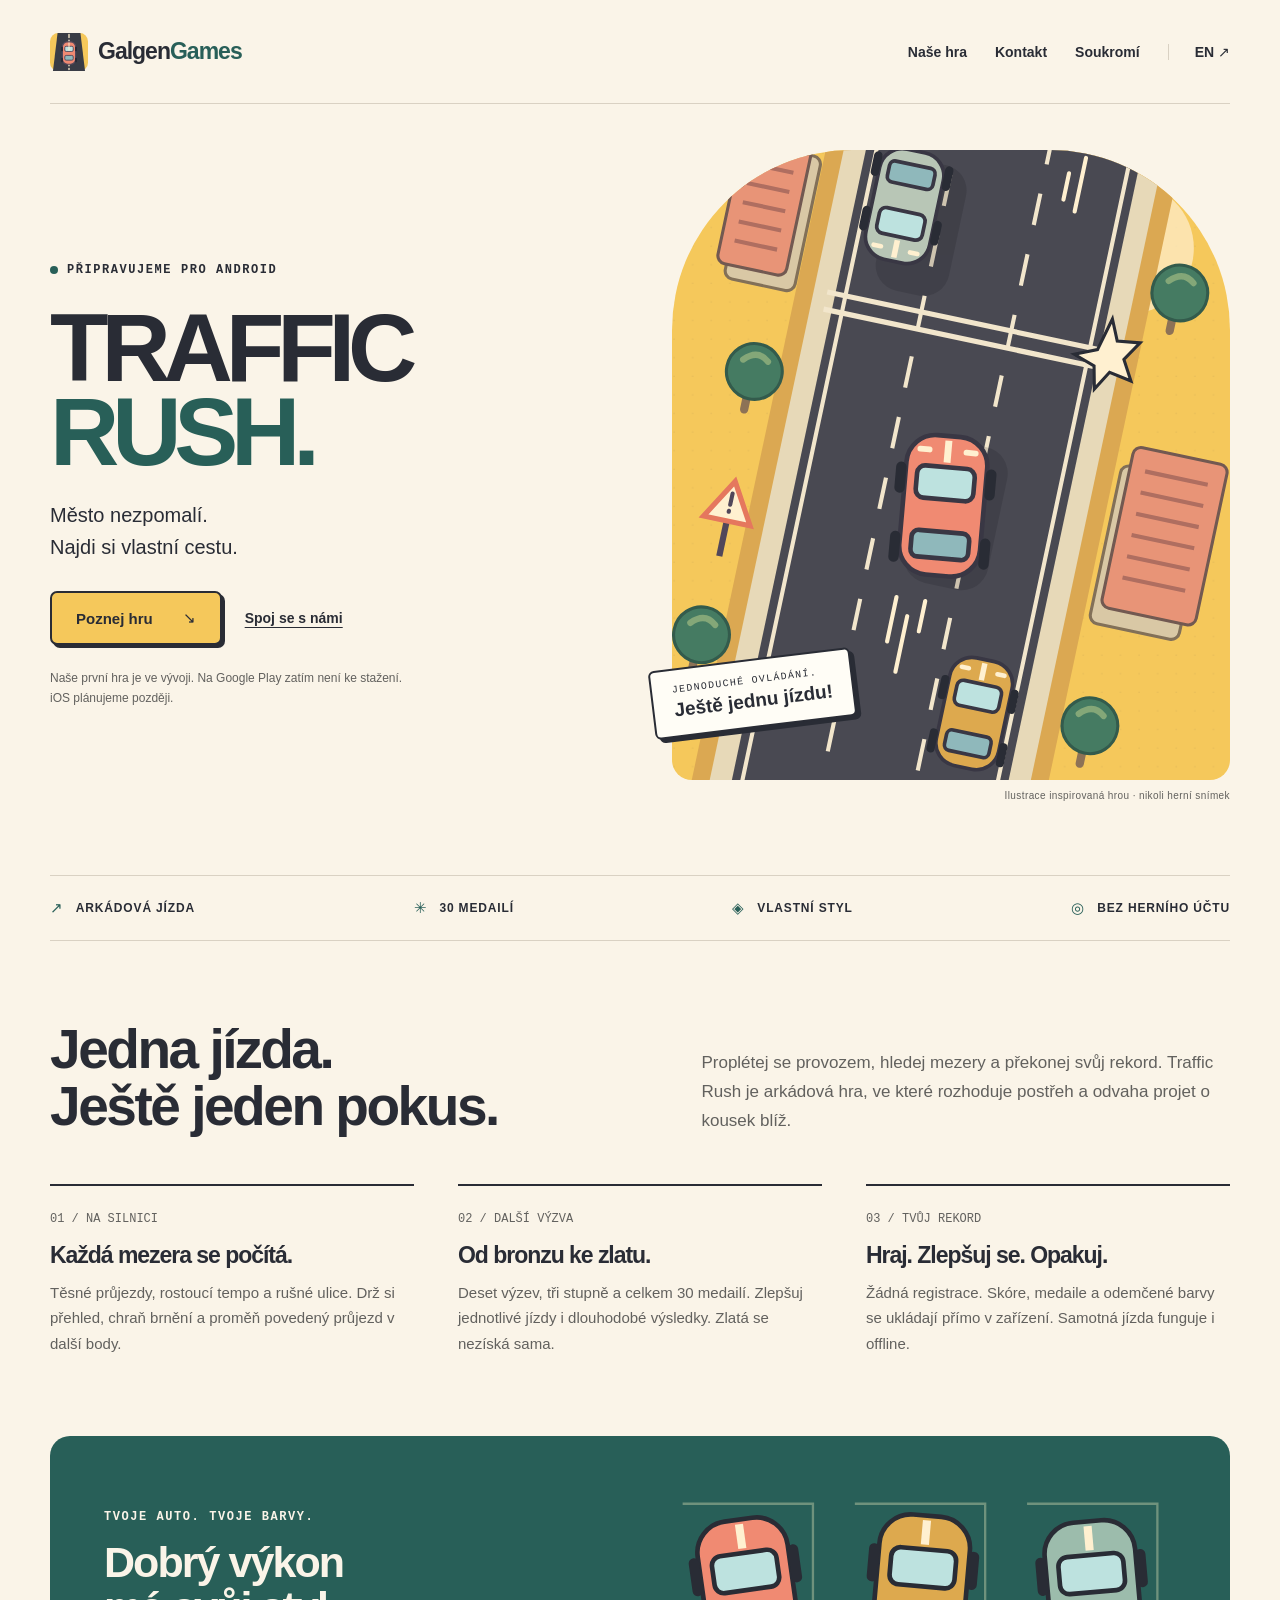
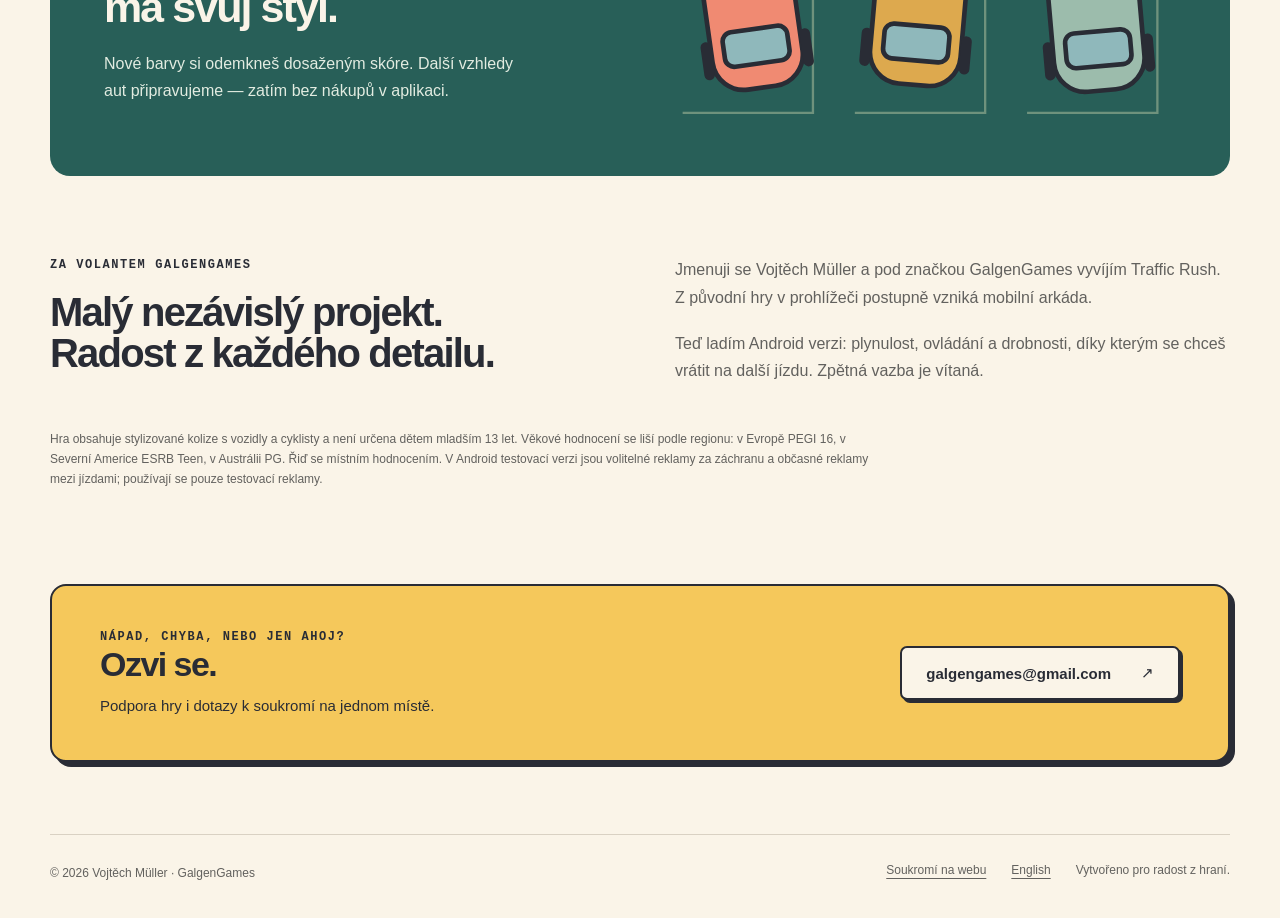
==== index.html @ c5737951 "Publish GalgenGames website with Czech and English pages" ====
<!doctype html>
<html lang="cs">
<head>
  <meta charset="utf-8"><meta name="viewport" content="width=device-width,initial-scale=1">
  <title>GalgenGames — Traffic Rush</title>
  <meta name="description" content="Traffic Rush od GalgenGames. Svižná arkádová jízda městem, těsné průjezdy a 30 medailí. Připravujeme pro Android.">
  <meta name="robots" content="index,follow"><meta name="theme-color" content="#faf4e8">
  <link rel="icon" href="assets/icon.svg" type="image/svg+xml"><link rel="stylesheet" href="assets/site.css">
  <link rel="alternate" hreflang="en" href="en/"><link rel="alternate" hreflang="cs" href="./">
</head>
<body>
  <a class="skip" href="#main">Přejít na obsah</a>
  <header class="site-header wrap">
    <a class="brand" href="./" aria-label="GalgenGames — úvod"><img src="assets/icon.svg" width="38" height="38" alt=""><span>Galgen<span>Games</span></span></a>
    <nav class="nav" aria-label="Hlavní navigace"><a class="desktop-link" href="#hra">Naše hra</a><a href="#kontakt">Kontakt</a><a class="desktop-link" href="privacy/">Soukromí</a><a class="language" href="en/" lang="en" hreflang="en" aria-label="English version">EN ↗</a></nav>
  </header>
  <main id="main">
    <section class="hero wrap" aria-labelledby="game-title">
      <div class="hero-copy">
        <div class="eyebrow status">Připravujeme pro Android</div>
        <h1 id="game-title">TRAFFIC<span>RUSH.</span></h1>
        <p class="lead">Město nezpomalí.<br>Najdi si vlastní cestu.</p>
        <div class="hero-actions"><a class="button" href="#hra">Poznej hru <span aria-hidden="true">↘</span></a><a class="text-link" href="#kontakt">Spoj se s námi</a></div>
        <p class="release-note">Naše první hra je ve vývoji. Na Google Play zatím není ke stažení. iOS plánujeme později.</p>
      </div>
      <figure class="hero-visual"><img src="assets/road.svg" width="540" height="610" alt="Ilustrace korálového auta, které projíždí mezi auty na městské silnici."><div class="art-label" aria-hidden="true"><small>JEDNODUCHÉ OVLÁDÁNÍ.</small>Ještě jednu jízdu!</div><figcaption>Ilustrace inspirovaná hrou · nikoli herní snímek</figcaption></figure>
    </section>
    <div class="ticker wrap" aria-label="Vlastnosti hry"><span><i aria-hidden="true">↗</i> Arkádová jízda</span><span><i aria-hidden="true">✳</i> 30 medailí</span><span><i aria-hidden="true">◈</i> Vlastní styl</span><span><i aria-hidden="true">◎</i> Bez herního účtu</span></div>
    <section class="section wrap" id="hra" aria-labelledby="about-game">
      <div class="intro"><h2 id="about-game">Jedna jízda.<br>Ještě jeden pokus.</h2><p>Proplétej se provozem, hledej mezery a překonej svůj rekord. Traffic Rush je arkádová hra, ve které rozhoduje postřeh a odvaha projet o kousek blíž.</p></div>
      <div class="features">
        <article class="feature"><span class="number">01 / NA SILNICI</span><h3>Každá mezera se počítá.</h3><p>Těsné průjezdy, rostoucí tempo a rušné ulice. Drž si přehled, chraň brnění a proměň povedený průjezd v další body.</p></article>
        <article class="feature"><span class="number">02 / DALŠÍ VÝZVA</span><h3>Od bronzu ke zlatu.</h3><p>Deset výzev, tři stupně a celkem 30 medailí. Zlepšuj jednotlivé jízdy i dlouhodobé výsledky. Zlatá se nezíská sama.</p></article>
        <article class="feature"><span class="number">03 / TVŮJ REKORD</span><h3>Hraj. Zlepšuj se. Opakuj.</h3><p>Žádná registrace. Skóre, medaile a odemčené barvy se ukládají přímo v zařízení. Samotná jízda funguje i offline.</p></article>
      </div>
    </section>
    <section class="garage wrap" aria-labelledby="garage-title"><div><div class="eyebrow">Tvoje auto. Tvoje barvy.</div><h2 id="garage-title">Dobrý výkon<br>má svůj styl.</h2><p>Nové barvy si odemkneš dosaženým skóre. Další vzhledy aut připravujeme — zatím bez nákupů v aplikaci.</p></div><img class="garage-art" src="assets/garage.svg" width="440" height="210" loading="lazy" alt="Tři auta v korálové, zlaté a zelené barvě."></section>
    <section class="section wrap" aria-labelledby="studio-title"><div class="about"><div><div class="eyebrow">Za volantem GalgenGames</div><h2 id="studio-title">Malý nezávislý projekt.<br>Radost z každého detailu.</h2></div><div><p>Jmenuji se Vojtěch Müller a pod značkou GalgenGames vyvíjím Traffic Rush. Z původní hry v prohlížeči postupně vzniká mobilní arkáda.</p><p>Teď ladím Android verzi: plynulost, ovládání a drobnosti, díky kterým se chceš vrátit na další jízdu. Zpětná vazba je vítaná.</p></div></div><p class="rating-note">Hra obsahuje stylizované kolize s vozidly a cyklisty a není určena dětem mladším 13 let. Věkové hodnocení se liší podle regionu: v Evropě PEGI 16, v Severní Americe ESRB Teen, v Austrálii PG. Řiď se místním hodnocením. V Android testovací verzi jsou volitelné reklamy za záchranu a občasné reklamy mezi jízdami; používají se pouze testovací reklamy.</p></section>
    <section class="contact wrap" id="kontakt" aria-labelledby="contact-title"><div><div class="eyebrow">Nápad, chyba, nebo jen ahoj?</div><h2 id="contact-title">Ozvi se.</h2><p>Podpora hry i dotazy k soukromí na jednom místě.</p></div><a class="button" href="mailto:galgengames@gmail.com">galgengames@gmail.com <span aria-hidden="true">↗</span></a></section>
  </main>
  <footer class="site-footer wrap"><p>© 2026 Vojtěch Müller · GalgenGames</p><div class="footer-links"><a href="privacy/">Soukromí na webu</a><a href="en/" lang="en" hreflang="en">English</a><span>Vytvořeno pro radost z hraní.</span></div></footer>
</body>
</html>
---- assets/site.css ----
@charset "UTF-8";
:root{--paper:#faf4e8;--ink:#292c35;--muted:#62615e;--gold:#f5c85b;--coral:#ed886f;--teal:#285f58;--line:#d9d1c3;--white:#fffdf6;color-scheme:light;font-family:"Trebuchet MS",Arial,sans-serif;color:var(--ink);background:var(--paper);font-synthesis:none}
*{box-sizing:border-box}html{scroll-behavior:smooth;scroll-padding-top:24px}body{margin:0}a{color:inherit;text-underline-offset:4px}a:hover{text-decoration-thickness:2px}a:focus-visible,summary:focus-visible{outline:3px solid var(--teal);outline-offset:6px}img{max-width:100%;height:auto;display:block}p{line-height:1.7;margin:0 0 1.2em}h1,h2,h3{margin:0;line-height:1.04;letter-spacing:-.045em}button,a{-webkit-tap-highlight-color:transparent}.wrap{width:min(1180px,calc(100% - 80px));margin-inline:auto}.skip{position:absolute;left:16px;top:-80px;background:var(--ink);color:white;padding:12px;z-index:9}.skip:focus{top:10px}.site-header{min-height:104px;display:flex;align-items:center;justify-content:space-between;gap:28px;border-bottom:1px solid var(--line)}.brand{font-size:23px;font-weight:900;letter-spacing:-1px;display:flex;align-items:center;gap:10px;text-decoration:none;white-space:nowrap}.brand img{width:38px;height:38px}.brand span span{color:var(--teal)}.nav{display:flex;align-items:center;gap:28px;font-size:14px;font-weight:700}.nav a{text-decoration:none}.nav a:hover{text-decoration:underline}.language{border-left:1px solid var(--line);padding-left:26px}.eyebrow{font-family:Consolas,"Courier New",monospace;font-size:12px;font-weight:700;letter-spacing:.13em;line-height:1.6;text-transform:uppercase}.status{display:inline-flex;align-items:center;gap:9px}.status:before{content:"";width:8px;height:8px;border-radius:50%;background:var(--teal)}.hero{display:grid;grid-template-columns:1.05fr 1fr;align-items:center;gap:26px;padding-top:46px;padding-bottom:56px}.hero-copy{padding-block:26px}.hero h1{font-family:"Arial Black","Trebuchet MS",sans-serif;font-size:clamp(70px,7.5vw,108px);font-weight:900;letter-spacing:-.075em;line-height:.87;margin:26px 0}.hero h1 span{display:block;color:var(--teal)}.hero .lead{font-size:20px;line-height:1.6;max-width:435px;margin-bottom:28px}.hero-actions{display:flex;align-items:center;gap:23px;flex-wrap:wrap}.button{display:inline-flex;gap:30px;justify-content:space-between;align-items:center;min-height:54px;padding:15px 24px;border:2px solid var(--ink);background:var(--gold);border-radius:7px;font-size:15px;font-weight:700;text-decoration:none;box-shadow:3px 3px 0 var(--ink);transition:transform .15s,box-shadow .15s}.button:hover{transform:translate(-1px,-1px);box-shadow:4px 4px 0 var(--ink);text-decoration:none}.text-link{font-size:14px;font-weight:700}.release-note{font-size:12px;color:var(--muted);margin-top:23px;margin-bottom:0;max-width:360px}.hero-visual{position:relative;padding:0 0 18px 5px;margin:0}.hero-visual img{width:100%;border-radius:180px 180px 20px 20px}.hero-visual figcaption{text-align:right;font-size:10px;letter-spacing:.04em;color:var(--muted);margin-top:10px}.art-label{position:absolute;left:-16px;bottom:91px;transform:rotate(-7deg);border:2px solid var(--ink);border-radius:6px;padding:14px 20px;background:var(--white);box-shadow:4px 4px 0 var(--ink);font-weight:900;font-size:19px;line-height:1.1}.art-label small{display:block;font:10px Consolas,monospace;letter-spacing:.13em;margin-bottom:5px}.ticker{display:flex;justify-content:space-between;gap:20px;flex-wrap:wrap;border-block:1px solid var(--line);padding:23px 0;font-size:12px;font-weight:700;letter-spacing:.07em;text-transform:uppercase}.ticker span{display:flex;align-items:center;gap:12px}.ticker i{font-size:15px;color:var(--teal);font-style:normal}.section{padding-block:80px}.intro{display:grid;grid-template-columns:1.1fr 1fr;gap:70px;align-items:end;margin-bottom:48px}.intro h2{font-size:clamp(36px,4.3vw,56px)}.intro p{color:var(--muted);margin:0;font-size:17px}.features{display:grid;grid-template-columns:repeat(3,1fr);gap:44px}.feature{border-top:2px solid var(--ink);padding-top:22px}.feature .number{font-family:Consolas,monospace;font-size:12px;color:var(--muted)}.feature h3{font-size:23px;margin:18px 0 12px}.feature p{font-size:15px;color:var(--muted);margin:0}.garage{border-radius:20px;background:var(--teal);color:var(--paper);padding:48px 54px;display:grid;grid-template-columns:1fr 1fr;align-items:center;gap:48px}.garage h2{font-size:43px;margin:13px 0 20px}.garage p{font-size:16px;max-width:410px;margin:0;color:#e2ece1}.garage-art{width:100%}.about{display:grid;grid-template-columns:1fr 1fr;gap:70px}.about h2{font-size:40px;margin-top:16px}.about p{color:var(--muted)}.contact{background:var(--gold);border:2px solid var(--ink);border-radius:16px;padding:42px 48px;display:flex;justify-content:space-between;align-items:center;gap:30px;box-shadow:5px 5px 0 var(--ink);margin-bottom:72px}.contact h2{font-size:34px;margin-bottom:10px}.contact p{margin:0;font-size:15px}.contact .button{background:var(--paper);white-space:nowrap}.site-footer{border-top:1px solid var(--line);padding-block:28px 34px;display:flex;justify-content:space-between;gap:25px;align-items:start;font-size:12px;color:var(--muted)}.site-footer p{margin:0}.footer-links{display:flex;gap:25px;flex-wrap:wrap}.rating-note{font-size:12px;line-height:1.7;color:var(--muted);margin-top:25px;max-width:830px}.draft-banner{background:#fce6be;border-left:4px solid #a16d00;padding:17px 21px;border-radius:0 7px 7px 0;font-size:14px;line-height:1.65;margin:28px 0}.draft-banner strong{display:block}.policy-head{padding-top:55px;max-width:860px}.policy-head h1{font-size:clamp(36px,5vw,60px);line-height:1.08;margin:20px 0}.policy-head .meta{color:var(--muted);font-size:13px}.policy-layout{display:grid;grid-template-columns:215px minmax(0,760px);gap:65px;padding:22px 0 70px}.policy-nav{align-self:start;position:sticky;top:24px;font-size:13px;line-height:1.55}.policy-nav p{font-weight:700;margin-bottom:14px}.policy-nav a{display:block;margin:0 0 12px;color:var(--muted);text-decoration:none}.policy-nav a:hover{color:var(--ink);text-decoration:underline}.policy-content section{margin-bottom:36px;scroll-margin-top:24px}.policy-content h2{font-size:25px;line-height:1.2;margin-bottom:16px;letter-spacing:-.025em}.policy-content p,.policy-content li{font-size:15px;line-height:1.85}.policy-content ul{padding-left:22px}.policy-content li{margin-bottom:9px}.policy-content a{color:var(--teal);overflow-wrap:anywhere}.policy-content code{font-size:13px;overflow-wrap:anywhere}.policy-content .summary{background:#eee9da;padding:24px 28px;border-radius:12px;margin-bottom:35px}.summary p:last-child{margin-bottom:0}.policy-content .review-note{border-left:3px solid var(--coral);padding-left:17px;color:var(--muted);font-size:14px}.contact-details{font-style:normal;font-size:15px;line-height:1.85}.not-found{padding-block:90px;max-width:700px}.not-found h1{font-size:64px;margin:20px 0}.not-found p{font-size:19px;margin-bottom:32px}
@media(min-width:1450px){.hero{gap:60px}.hero h1{font-size:112px}}
@media(max-width:900px){.wrap{width:calc(100% - 48px)}.nav{gap:18px}.hero{gap:24px}.hero h1{font-size:76px}.hero .lead{font-size:18px}.art-label{font-size:15px;padding:12px}.intro,.about{gap:36px}.features{gap:25px}.garage{gap:25px;padding:36px}.garage h2{font-size:35px}.contact{padding:30px;align-items:start;flex-direction:column}.policy-layout{grid-template-columns:175px minmax(0,1fr);gap:30px}}
@media(max-width:650px){.wrap{width:calc(100% - 40px)}.site-header{min-height:86px;gap:15px;flex-wrap:wrap;padding-block:19px}.brand{font-size:21px}.brand img{width:32px;height:32px}.nav{font-size:12px;gap:14px}.nav .desktop-link{display:none}.language{padding-left:14px}.hero{grid-template-columns:1fr;padding-top:24px;gap:28px;padding-bottom:35px}.hero-copy{padding:12px 0 0}.hero h1{font-size:clamp(72px,18vw,100px);margin:22px 0}.hero .lead{font-size:18px;max-width:430px}.hero-visual{width:min(430px,100%);justify-self:center;padding-left:8px}.hero-visual img{border-radius:150px 150px 18px 18px}.art-label{left:0;bottom:72px;font-size:18px}.hero-actions{gap:20px}.ticker{display:grid;grid-template-columns:1fr 1fr;gap:17px;font-size:10px;padding-block:22px}.ticker span{gap:7px}.section{padding-block:52px}.intro,.about{grid-template-columns:1fr;gap:24px}.intro{margin-bottom:32px}.intro h2,.about h2{font-size:38px}.intro p{font-size:16px}.features{grid-template-columns:1fr;gap:30px}.feature{padding-top:15px}.feature h3{margin-top:12px}.garage{grid-template-columns:1fr;padding:30px 25px;gap:30px}.garage h2{font-size:37px}.garage-art{max-width:380px;justify-self:center}.contact{padding:28px 24px;margin-bottom:48px;gap:25px}.contact h2{font-size:30px}.contact .button{font-size:13px;gap:16px;white-space:normal;overflow-wrap:anywhere}.site-footer{flex-direction:column;gap:15px}.policy-head{padding-top:32px}.policy-head h1{font-size:39px}.policy-layout{grid-template-columns:1fr;gap:26px;padding-top:5px}.policy-nav{position:static;display:flex;flex-wrap:wrap;gap:9px 19px;border-bottom:1px solid var(--line);padding-bottom:17px}.policy-nav p{width:100%;margin:0}.policy-nav a{margin:0}.policy-content .summary{padding:20px}.policy-content h2{font-size:23px}.policy-content p,.policy-content li{font-size:15px}.not-found h1{font-size:50px}}
@media(prefers-reduced-motion:reduce){html{scroll-behavior:auto}.button{transition:none}}
@media(max-width:650px){.hero{grid-template-columns:minmax(0,1fr)}.hero h1{font-size:clamp(60px,18vw,100px)}}
@media(max-width:380px){.contact .button{font-size:12px;padding:14px 12px;gap:8px;letter-spacing:-.03em}}
@media print{.site-header,.policy-nav,.site-footer,.skip{display:none}.wrap{width:100%}.policy-layout{display:block}.policy-head{padding-top:0}a{color:inherit}.policy-content section{break-inside:avoid}}
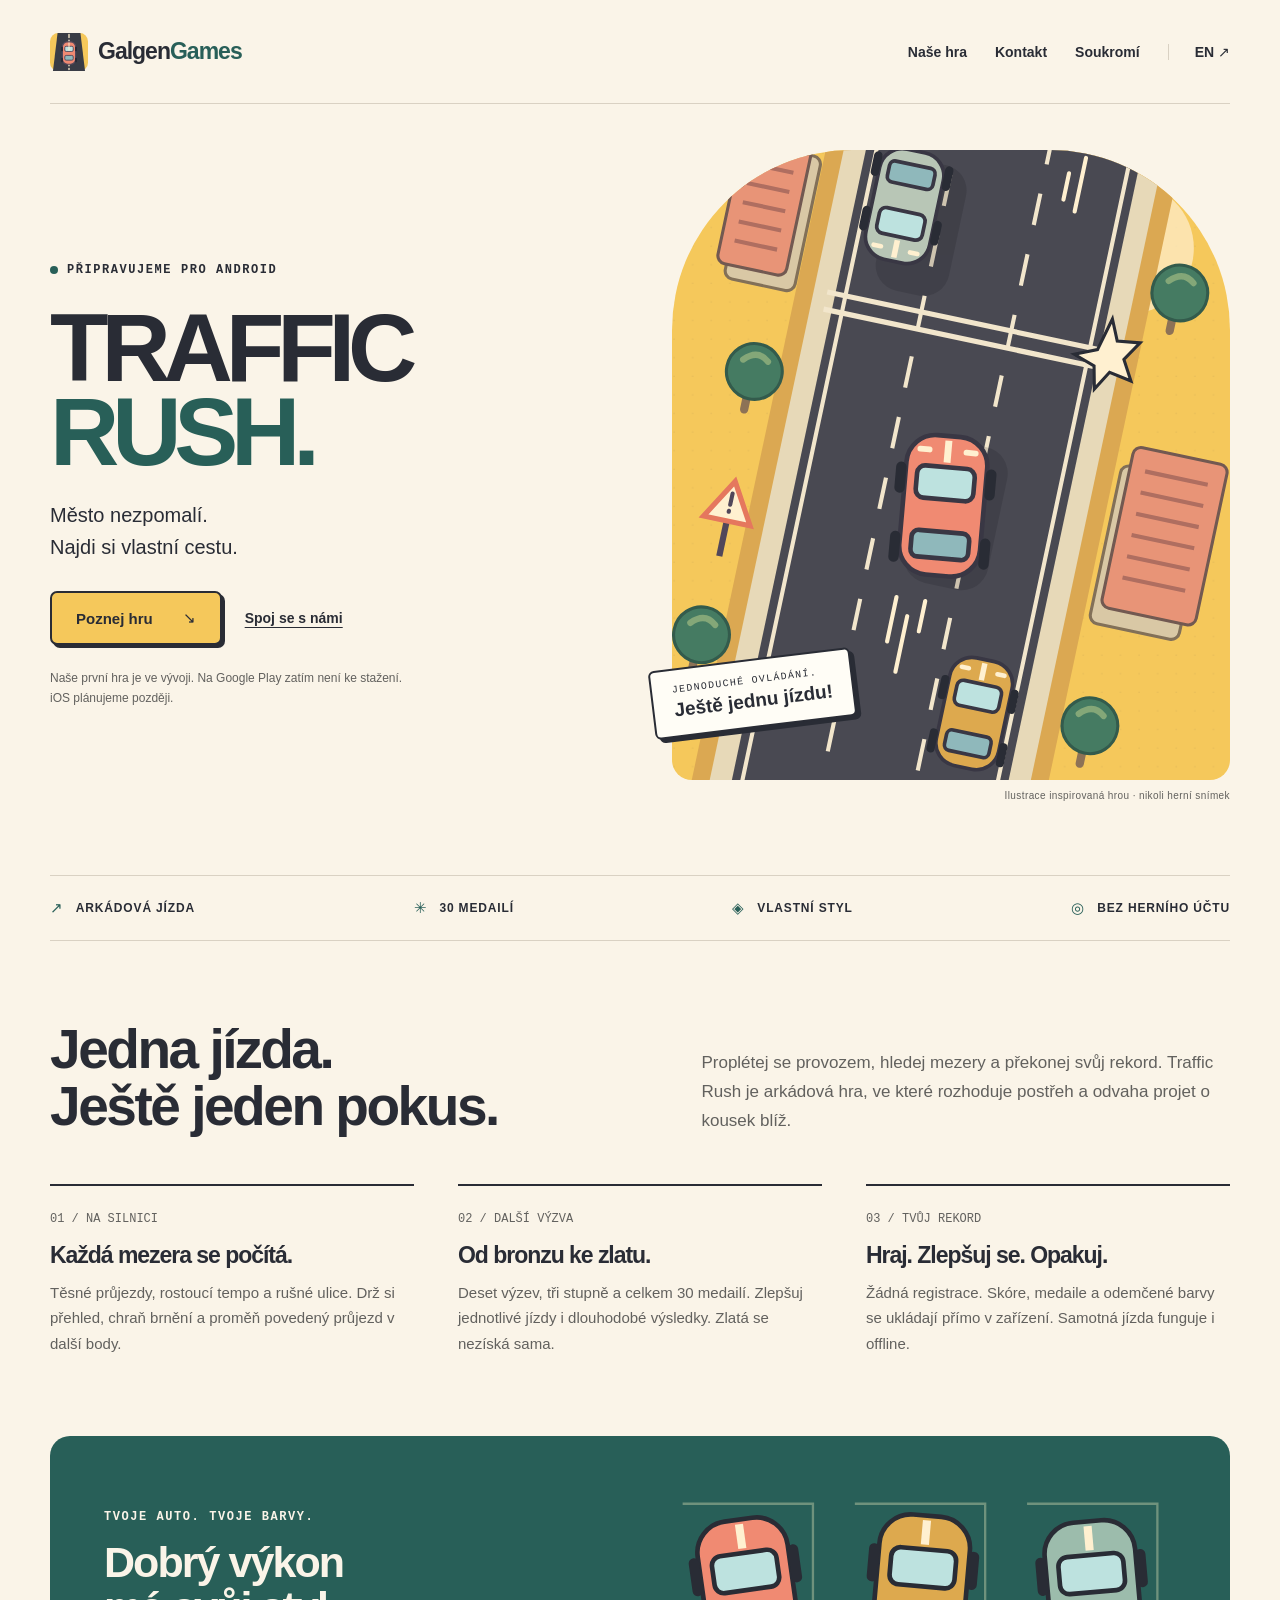
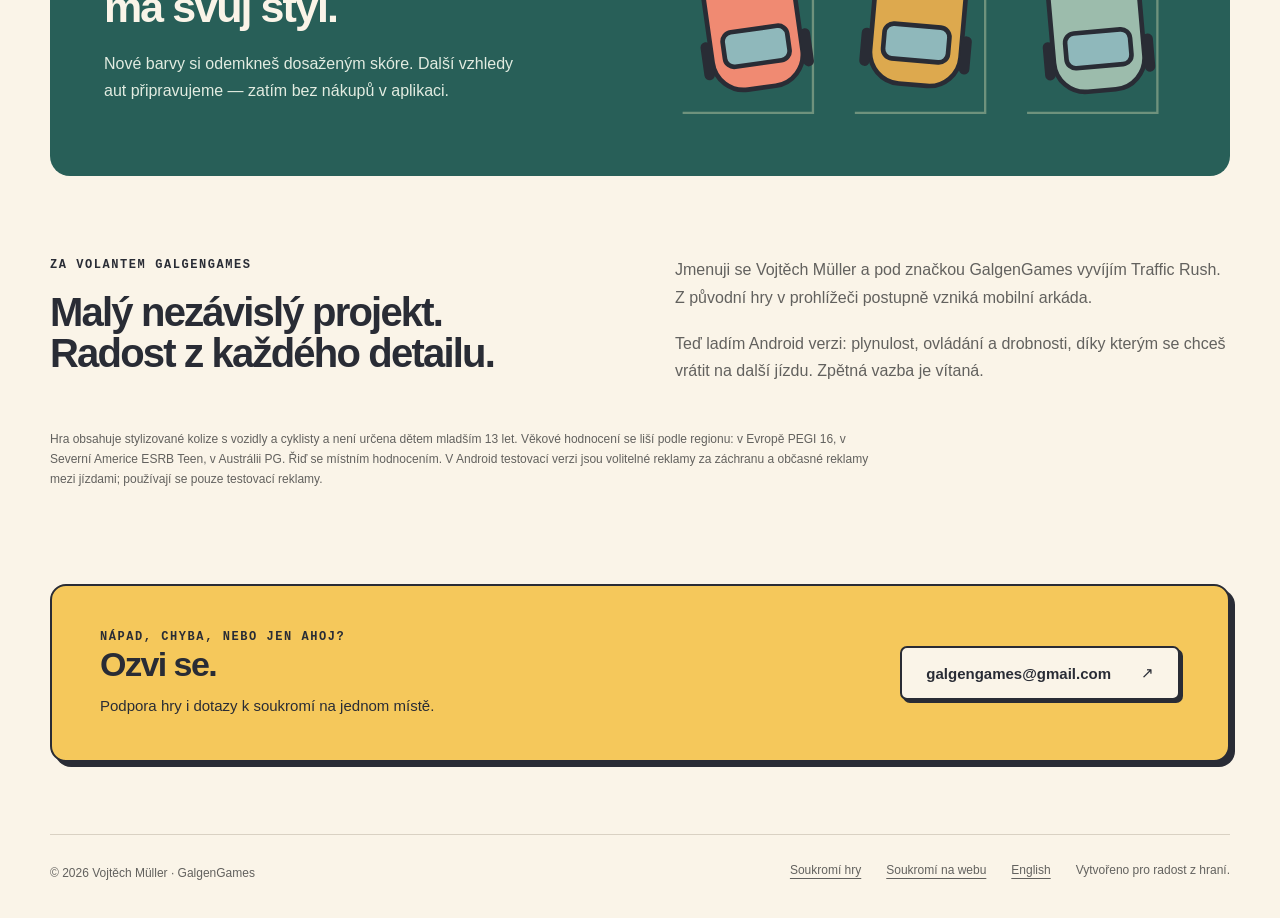
==== commit 0f5f588d: "Publish approved Traffic Rush app privacy policies" ====
--- a/index.html
+++ b/index.html
@@ -38,6 +38,6 @@
     <section class="section wrap" aria-labelledby="studio-title"><div class="about"><div><div class="eyebrow">Za volantem GalgenGames</div><h2 id="studio-title">Malý nezávislý projekt.<br>Radost z každého detailu.</h2></div><div><p>Jmenuji se Vojtěch Müller a pod značkou GalgenGames vyvíjím Traffic Rush. Z původní hry v prohlížeči postupně vzniká mobilní arkáda.</p><p>Teď ladím Android verzi: plynulost, ovládání a drobnosti, díky kterým se chceš vrátit na další jízdu. Zpětná vazba je vítaná.</p></div></div><p class="rating-note">Hra obsahuje stylizované kolize s vozidly a cyklisty a není určena dětem mladším 13 let. Věkové hodnocení se liší podle regionu: v Evropě PEGI 16, v Severní Americe ESRB Teen, v Austrálii PG. Řiď se místním hodnocením. V Android testovací verzi jsou volitelné reklamy za záchranu a občasné reklamy mezi jízdami; používají se pouze testovací reklamy.</p></section>
     <section class="contact wrap" id="kontakt" aria-labelledby="contact-title"><div><div class="eyebrow">Nápad, chyba, nebo jen ahoj?</div><h2 id="contact-title">Ozvi se.</h2><p>Podpora hry i dotazy k soukromí na jednom místě.</p></div><a class="button" href="mailto:galgengames@gmail.com">galgengames@gmail.com <span aria-hidden="true">↗</span></a></section>
   </main>
-  <footer class="site-footer wrap"><p>© 2026 Vojtěch Müller · GalgenGames</p><div class="footer-links"><a href="privacy/">Soukromí na webu</a><a href="en/" lang="en" hreflang="en">English</a><span>Vytvořeno pro radost z hraní.</span></div></footer>
+  <footer class="site-footer wrap"><p>© 2026 Vojtěch Müller · GalgenGames</p><div class="footer-links"><a href="traffic-rush/privacy/">Soukromí hry</a><a href="privacy/">Soukromí na webu</a><a href="en/" lang="en" hreflang="en">English</a><span>Vytvořeno pro radost z hraní.</span></div></footer>
 </body>
 </html>
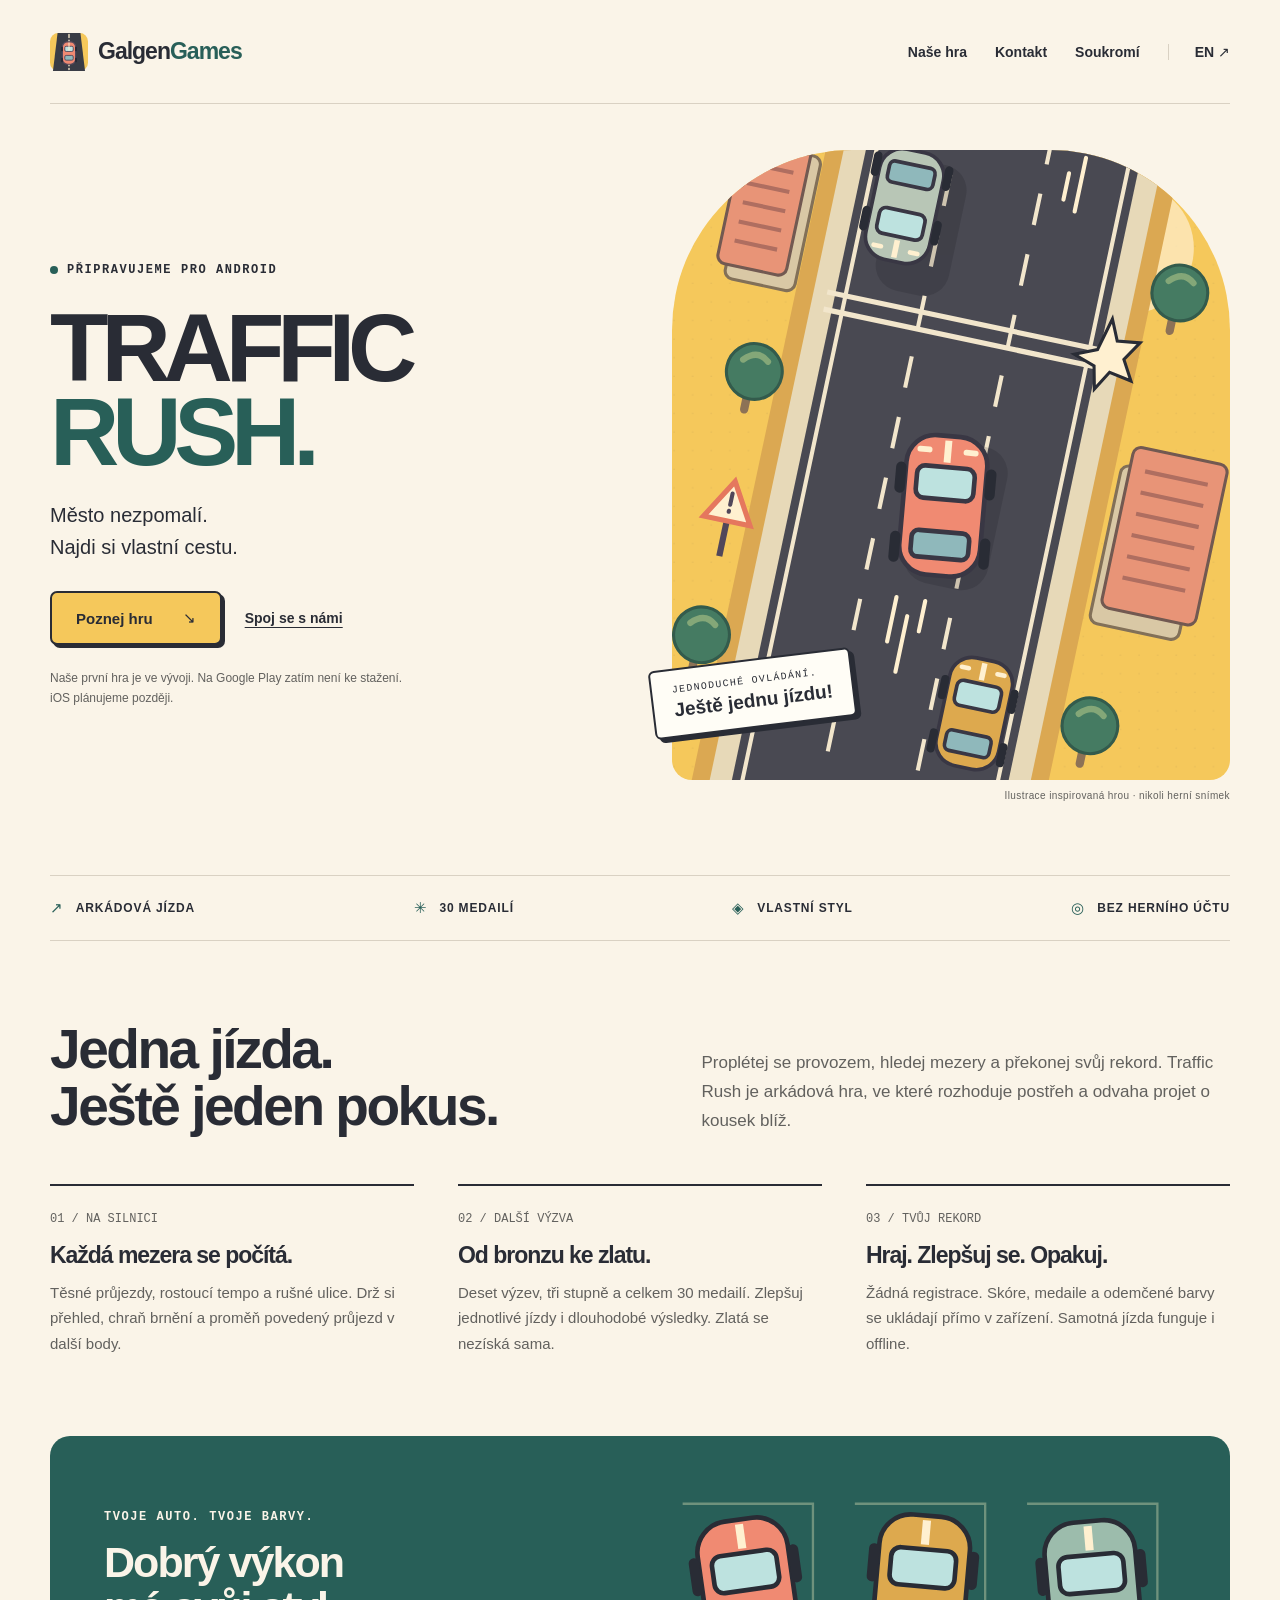
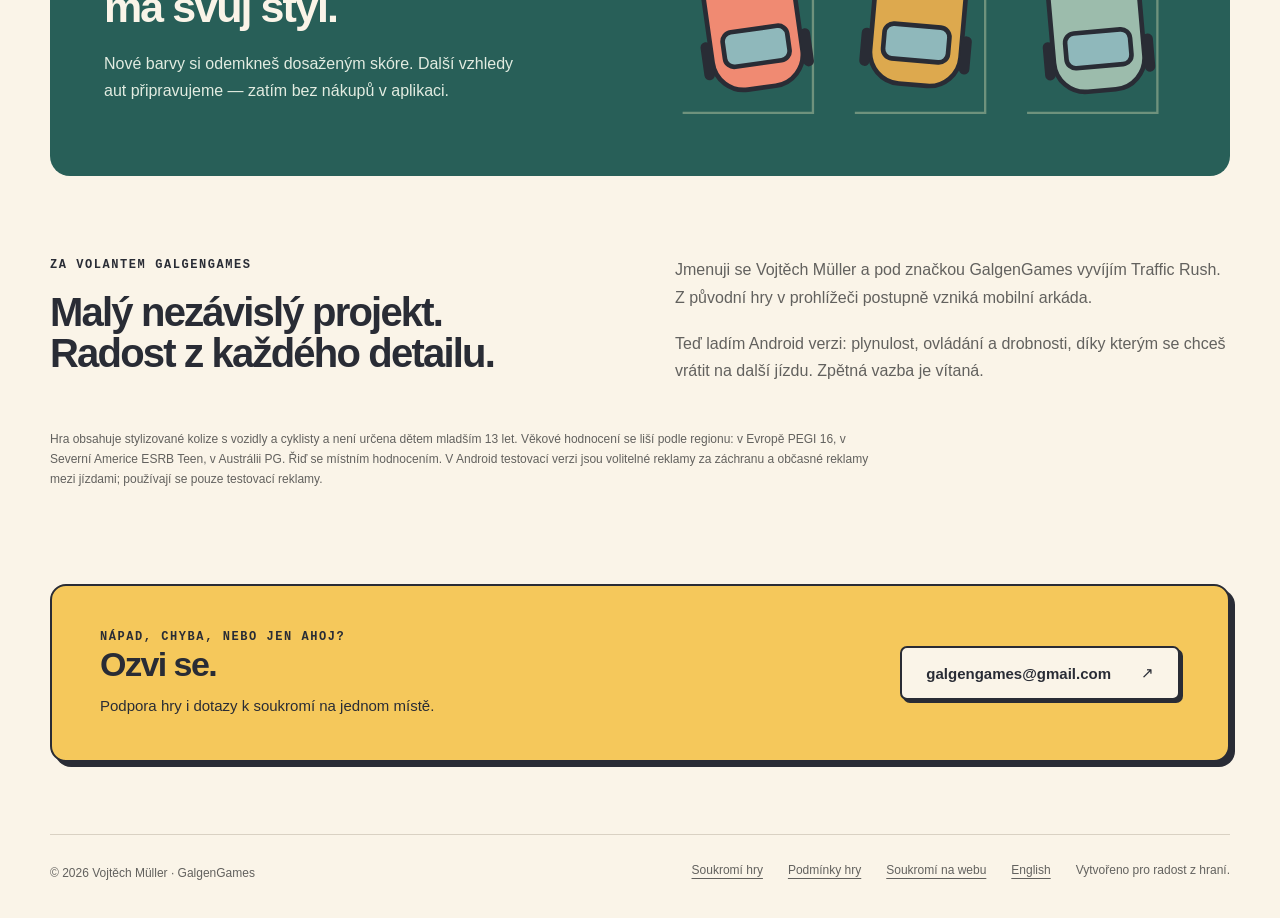
==== commit 05d42417: "Publish approved Traffic Rush terms and no-ads privacy for 2.5.0" ====
--- a/index.html
+++ b/index.html
@@ -38,6 +38,6 @@
     <section class="section wrap" aria-labelledby="studio-title"><div class="about"><div><div class="eyebrow">Za volantem GalgenGames</div><h2 id="studio-title">Malý nezávislý projekt.<br>Radost z každého detailu.</h2></div><div><p>Jmenuji se Vojtěch Müller a pod značkou GalgenGames vyvíjím Traffic Rush. Z původní hry v prohlížeči postupně vzniká mobilní arkáda.</p><p>Teď ladím Android verzi: plynulost, ovládání a drobnosti, díky kterým se chceš vrátit na další jízdu. Zpětná vazba je vítaná.</p></div></div><p class="rating-note">Hra obsahuje stylizované kolize s vozidly a cyklisty a není určena dětem mladším 13 let. Věkové hodnocení se liší podle regionu: v Evropě PEGI 16, v Severní Americe ESRB Teen, v Austrálii PG. Řiď se místním hodnocením. V Android testovací verzi jsou volitelné reklamy za záchranu a občasné reklamy mezi jízdami; používají se pouze testovací reklamy.</p></section>
     <section class="contact wrap" id="kontakt" aria-labelledby="contact-title"><div><div class="eyebrow">Nápad, chyba, nebo jen ahoj?</div><h2 id="contact-title">Ozvi se.</h2><p>Podpora hry i dotazy k soukromí na jednom místě.</p></div><a class="button" href="mailto:galgengames@gmail.com">galgengames@gmail.com <span aria-hidden="true">↗</span></a></section>
   </main>
-  <footer class="site-footer wrap"><p>© 2026 Vojtěch Müller · GalgenGames</p><div class="footer-links"><a href="traffic-rush/privacy/">Soukromí hry</a><a href="privacy/">Soukromí na webu</a><a href="en/" lang="en" hreflang="en">English</a><span>Vytvořeno pro radost z hraní.</span></div></footer>
+  <footer class="site-footer wrap"><p>© 2026 Vojtěch Müller · GalgenGames</p><div class="footer-links"><a href="traffic-rush/privacy/">Soukromí hry</a><a href="traffic-rush/terms/">Podmínky hry</a><a href="privacy/">Soukromí na webu</a><a href="en/" lang="en" hreflang="en">English</a><span>Vytvořeno pro radost z hraní.</span></div></footer>
 </body>
 </html>
